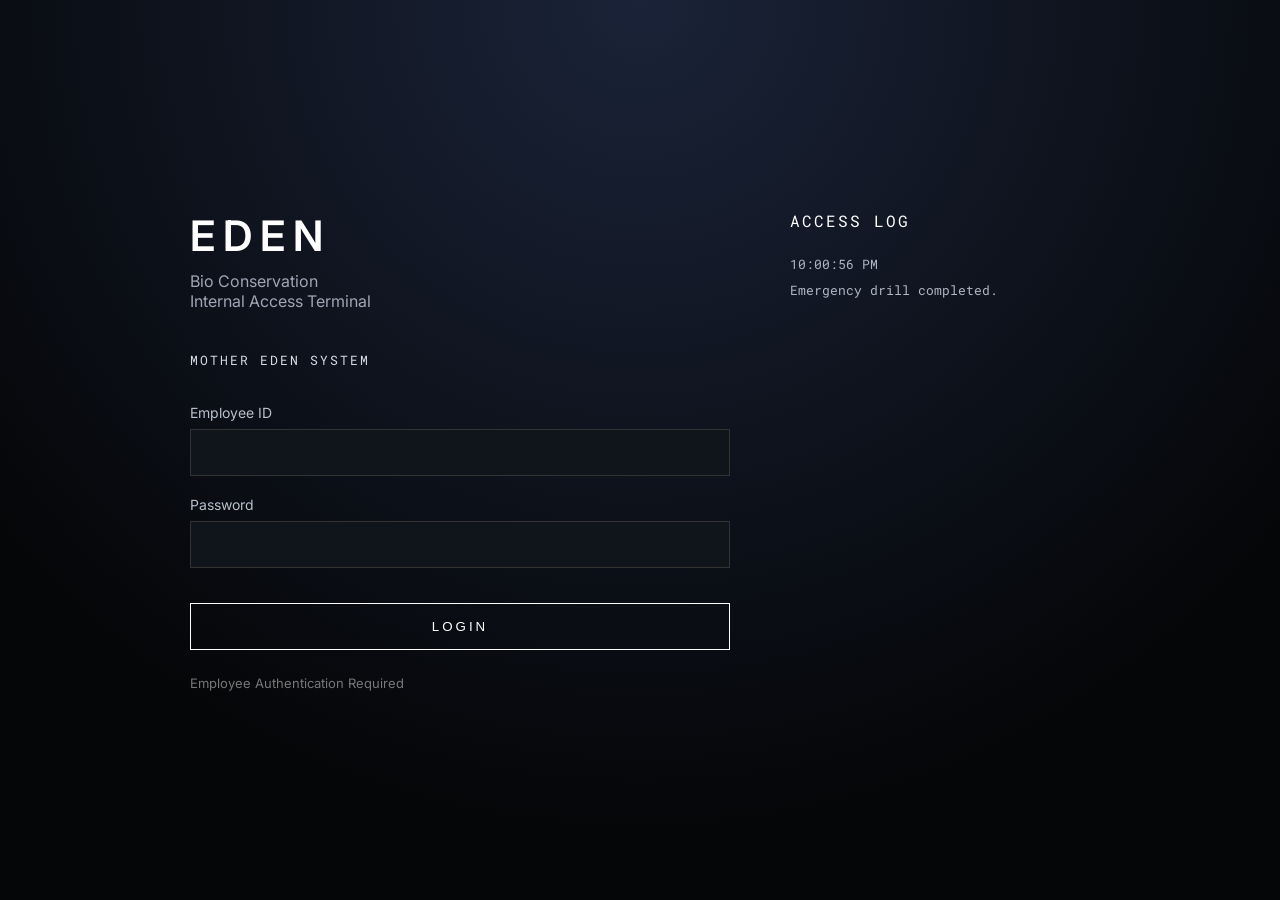
==== index.html @ a4d39443 "Update index.html" ====
<!DOCTYPE html>
<html lang="en">
<head>
<meta charset="UTF-8">
<meta name="viewport" content="width=device-width, initial-scale=1.0">

<title>EDEN Bio Conservation</title>

<link href="https://fonts.googleapis.com/css2?family=Inter:wght@300;400;600&family=Roboto+Mono:wght@400;500&display=swap" rel="stylesheet">

<style>

*{
    margin:0;
    padding:0;
    box-sizing:border-box;
}

body{

    background:
    radial-gradient(circle at top,#1a2338,#050608 75%);

    color:white;

    font-family:'Inter',sans-serif;

    height:100vh;

    display:flex;

    justify-content:center;

    align-items:center;

    overflow:hidden;

}

.container{

    width:900px;

    max-width:90%;

    display:flex;

    justify-content:space-between;

    gap:60px;

}

.left{

    flex:1;

}

.right{

    width:300px;

}

.logo{

    font-size:42px;

    font-weight:600;

    letter-spacing:8px;

    margin-bottom:10px;

}

.subtitle{

    color:#9ea6b5;

    margin-bottom:40px;

}

.system{

    font-family:'Roboto Mono',monospace;

    color:#d5dbe5;

    font-size:13px;

    letter-spacing:2px;

    margin-bottom:35px;

}

label{

    display:block;

    margin-top:20px;

    margin-bottom:8px;

    color:#b8c0cc;

    font-size:14px;

}

input{

    width:100%;

    padding:14px;

    background:#10141b;

    border:1px solid #333;

    color:white;

    font-size:15px;

}

button{

    margin-top:35px;

    width:100%;

    padding:15px;

    background:transparent;

    color:white;

    border:1px solid white;

    cursor:pointer;

    transition:.3s;

    letter-spacing:3px;

}

button:hover{

    background:white;

    color:black;

}

.notice{

    margin-top:25px;

    color:#777;

    font-size:13px;

}

.logTitle{

    font-family:'Roboto Mono',monospace;

    letter-spacing:2px;

    margin-bottom:20px;

}

#log{

    font-family:'Roboto Mono',monospace;

    color:#aeb6c3;

    font-size:13px;

    line-height:2;

}

</style>

</head>

<body>

<div class="container">

<div class="left">

<div class="logo">

EDEN

</div>

<div class="subtitle">

Bio Conservation<br>
Internal Access Terminal

</div>

<div class="system">

MOTHER EDEN SYSTEM

</div>

<label>Employee ID</label>

<input type="text">

<label>Password</label>

<input type="password">

<button onclick="location.href='home.html'">

LOGIN

</button>

<div class="notice">

Employee Authentication Required

</div>

</div>

<div class="right">

<div class="logTitle">

ACCESS LOG

</div>

<div id="log"></div>

</div>

</div>

<script>

const logs=[

"Lucile accessed Director Terminal.",
"Noct entered Medical Wing.",
"Specimen transfer completed.",
"Research database synchronized.",
"Creature feeding completed.",
"Security patrol initiated.",
"Containment inspection completed.",
"Mirei uploaded research report.",
"Emergency drill completed.",
"Archive updated."

];

const logBox=document.getElementById("log");

function addLog(){

const now=new Date();

const time=now.toLocaleTimeString();

const text=document.createElement("div");

text.innerHTML=time+"<br>"+logs[Math.floor(Math.random()*logs.length)]+"<br><br>";

logBox.prepend(text);

while(logBox.children.length>6){

logBox.removeChild(logBox.lastChild);

}

}

addLog();

setInterval(addLog,3000);

</script>

</body>

</html>
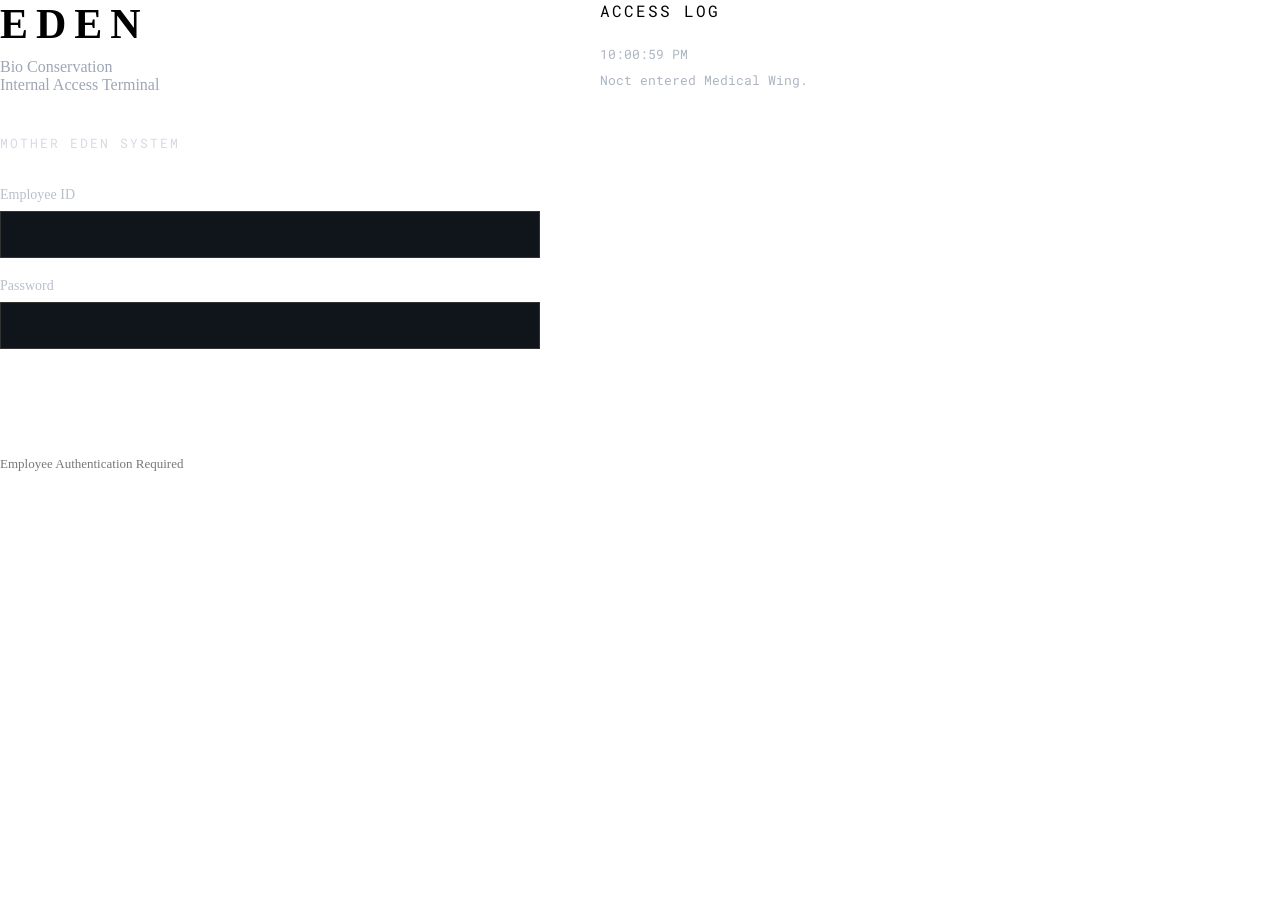
==== commit 8033a364: "Refactor index.html structure and styles" ====
--- a/index.html
+++ b/index.html
@@ -18,234 +18,53 @@
 
 body{
 
-    background:
-    radial-gradient(circle at top,#1a2338,#050608 75%);
-
-    color:white;
-
-    font-family:'Inter',sans-serif;
-
-    height:100vh;
-
-    display:flex;
-
-    justify-content:center;
-
-    align-items:center;
-
-    overflow:hidden;
-
-}
-
-.container{
-
-    width:900px;
-
-    max-width:90%;
-
-    display:flex;
-
-    justify-content:space-between;
-
-    gap:60px;
-
-}
-
-.left{
-
-    flex:1;
-
-}
-
-.right{
-
-    width:300px;
-
-}
-
-.logo{
-
-    font-size:42px;
-
-    font-weight:600;
-
-    letter-spacing:8px;
-
-    margin-bottom:10px;
-
-}
-
-.subtitle{
-
-    color:#9ea6b5;
-
-    margin-bottom:40px;
-
-}
-
-.system{
-
-    font-family:'Roboto Mono',monospace;
-
-    color:#d5dbe5;
-
-    font-size:13px;
-
-    letter-spacing:2px;
-
-    margin-bottom:35px;
-
-}
-
-label{
-
-    display:block;
-
-    margin-top:20px;
-
-    margin-bottom:8px;
-
-    color:#b8c0cc;
-
-    font-size:14px;
-
-}
-
-input{
-
-    width:100%;
-
-    padding:14px;
-
-    background:#10141b;
-
-    border:1px solid #333;
-
-    color:white;
-
-    font-size:15px;
-
-}
-
-button{
-
-    margin-top:35px;
-
-    width:100%;
-
-    padding:15px;
-
-    background:transparent;
-
-    color:white;
-
-    border:1px solid white;
-
-    cursor:pointer;
-
-    transition:.3s;
-
-    letter-spacing:3px;
-
-}
-
-button:hover{
-
-    background:white;
-
-    color:black;
-
-}
-
-.notice{
-
-    margin-top:25px;
-
-    color:#777;
-
-    font-size:13px;
-
-}
-
-.logTitle{
-
-    font-family:'Roboto Mono',monospace;
-
-    letter-spacing:2px;
-
-    margin-bottom:20px;
-
-}
-
-#log{
-
-    font-family:'Roboto Mono',monospace;
-
-    color:#aeb6c3;
-
-    font-size:13px;
-
-    line-height:2;
-
-}
-
-</style>
-
-</head>
-
-<body>
+    <body>
 
 <div class="container">
 
 <div class="left">
 
 <div class="logo">
-
 EDEN
-
 </div>
 
 <div class="subtitle">
-
 Bio Conservation<br>
 Internal Access Terminal
-
 </div>
 
 <div class="system">
-
 MOTHER EDEN SYSTEM
-
-</div>
+</div>
+
+<div class="notice">
+AUTHORIZED PERSONNEL ONLY
+</div>
+
+<div id="loginForm" style="display:none;">
 
 <label>Employee ID</label>
-
 <input type="text">
 
 <label>Password</label>
-
 <input type="password">
 
 <button onclick="location.href='home.html'">
-
 LOGIN
-
 </button>
 
-<div class="notice">
-
-Employee Authentication Required
-
-</div>
+</div>
+
+<button id="accessBtn" onclick="showLogin()">
+ACCESS TERMINAL
+</button>
 
 </div>
 
 <div class="right">
 
 <div class="logTitle">
-
 ACCESS LOG
-
 </div>
 
 <div id="log"></div>
@@ -255,6 +74,14 @@
 </div>
 
 <script>
+
+function showLogin(){
+
+document.getElementById("accessBtn").style.display="none";
+
+document.getElementById("loginForm").style.display="block";
+
+}
 
 const logs=[
 
@@ -300,5 +127,306 @@
 </script>
 
 </body>
+}
+
+.container{
+
+    width:900px;
+
+    max-width:90%;
+
+    display:flex;
+
+    justify-content:space-between;
+
+    gap:60px;
+
+}
+
+.left{
+
+    flex:1;
+
+}
+
+.right{
+
+    width:300px;
+
+}
+
+.logo{
+
+    font-size:42px;
+
+    font-weight:600;
+
+    letter-spacing:8px;
+
+    margin-bottom:10px;
+
+}
+
+.subtitle{
+
+    color:#9ea6b5;
+
+    margin-bottom:40px;
+
+}
+
+.system{
+
+    font-family:'Roboto Mono',monospace;
+
+    color:#d5dbe5;
+
+    font-size:13px;
+
+    letter-spacing:2px;
+
+    margin-bottom:35px;
+
+}
+
+label{
+
+    display:block;
+
+    margin-top:20px;
+
+    margin-bottom:8px;
+
+    color:#b8c0cc;
+
+    font-size:14px;
+
+}
+
+input{
+
+    width:100%;
+
+    padding:14px;
+
+    background:#10141b;
+
+    border:1px solid #333;
+
+    color:white;
+
+    font-size:15px;
+
+}
+
+button{
+
+    margin-top:35px;
+
+    width:100%;
+
+    padding:15px;
+
+    background:transparent;
+
+    color:white;
+
+    border:1px solid white;
+
+    cursor:pointer;
+
+    transition:.3s;
+
+    letter-spacing:3px;
+
+}
+
+button:hover{
+
+    background:white;
+
+    color:black;
+
+}
+
+.notice{
+
+    margin-top:25px;
+
+    color:#777;
+
+    font-size:13px;
+
+}
+
+.logTitle{
+
+    font-family:'Roboto Mono',monospace;
+
+    letter-spacing:2px;
+
+    margin-bottom:20px;
+
+}
+
+#log{
+
+    font-family:'Roboto Mono',monospace;
+
+    color:#aeb6c3;
+
+    font-size:13px;
+
+    line-height:2;
+
+}
+@media (max-width: 768px){
+
+.container{
+
+    flex-direction:column;
+
+    gap:40px;
+
+}
+
+.right{
+
+    width:100%;
+
+}
+
+.logo{
+
+    font-size:60px;
+
+}
+
+input{
+
+    font-size:18px;
+
+}
+
+button{
+
+    font-size:18px;
+
+    padding:18px;
+
+}
+
+}
+</style>
+
+</head>
+
+<body>
+
+<div class="container">
+
+<div class="left">
+
+<div class="logo">
+
+EDEN
+
+</div>
+
+<div class="subtitle">
+
+Bio Conservation<br>
+Internal Access Terminal
+
+</div>
+
+<div class="system">
+
+MOTHER EDEN SYSTEM
+
+</div>
+
+<label>Employee ID</label>
+
+<input type="text">
+
+<label>Password</label>
+
+<input type="password">
+
+<button onclick="location.href='home.html'">
+
+LOGIN
+
+</button>
+
+<div class="notice">
+
+Employee Authentication Required
+
+</div>
+
+</div>
+
+<div class="right">
+
+<div class="logTitle">
+
+ACCESS LOG
+
+</div>
+
+<div id="log"></div>
+
+</div>
+
+</div>
+
+<script>
+
+const logs=[
+
+"Lucile accessed Director Terminal.",
+"Noct entered Medical Wing.",
+"Specimen transfer completed.",
+"Research database synchronized.",
+"Creature feeding completed.",
+"Security patrol initiated.",
+"Containment inspection completed.",
+"Mirei uploaded research report.",
+"Emergency drill completed.",
+"Archive updated."
+
+];
+
+const logBox=document.getElementById("log");
+
+function addLog(){
+
+const now=new Date();
+
+const time=now.toLocaleTimeString();
+
+const text=document.createElement("div");
+
+text.innerHTML=time+"<br>"+logs[Math.floor(Math.random()*logs.length)]+"<br><br>";
+
+logBox.prepend(text);
+
+while(logBox.children.length>6){
+
+logBox.removeChild(logBox.lastChild);
+
+}
+
+}
+
+addLog();
+
+setInterval(addLog,3000);
+
+</script>
+
+</body>
 
 </html>
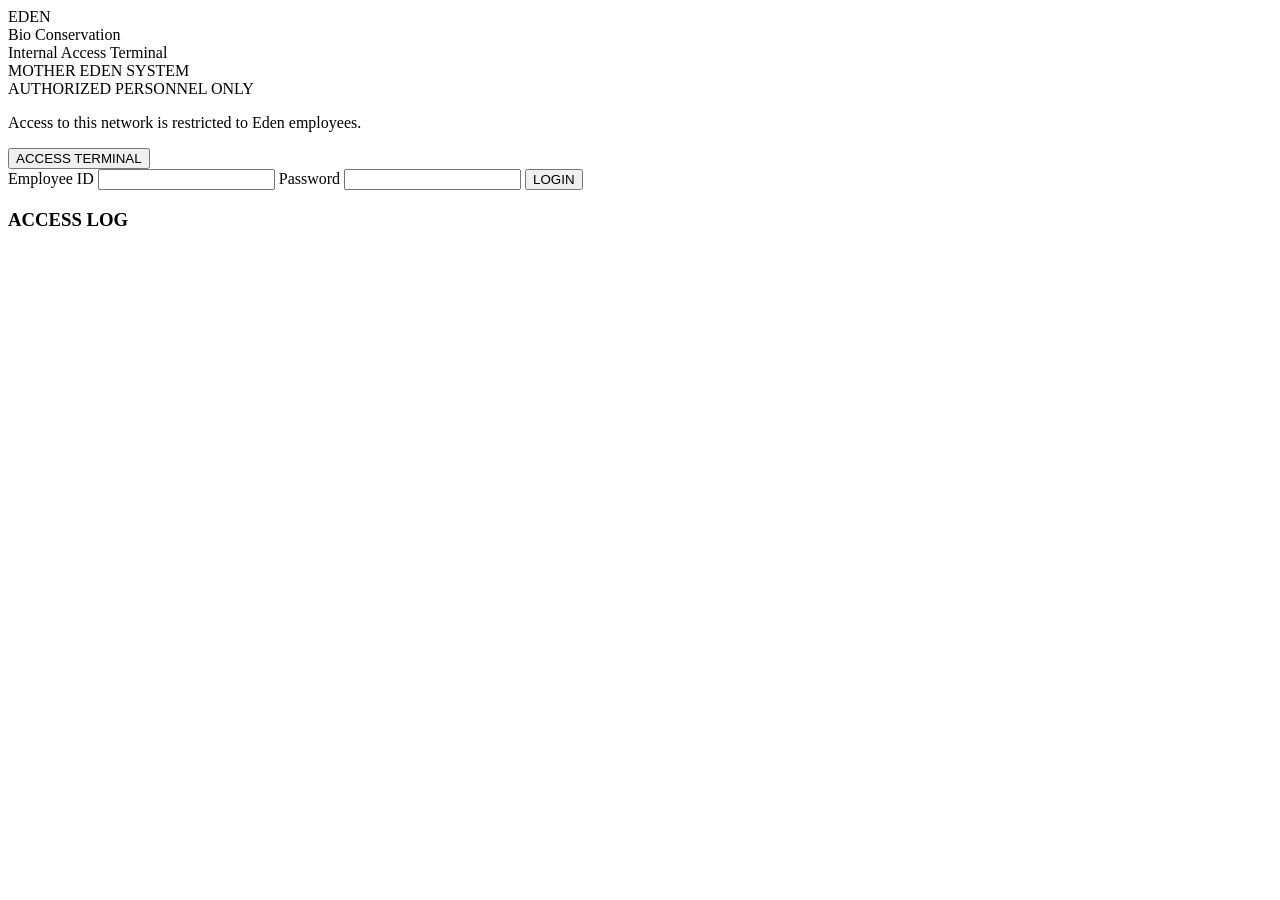
==== commit 38fbd885: "Update HTML structure and content for index.html" ====
--- a/index.html
+++ b/index.html
@@ -1,331 +1,29 @@
 <!DOCTYPE html>
-<html lang="en">
+<html lang="ja">
+
 <head>
+
 <meta charset="UTF-8">
 <meta name="viewport" content="width=device-width, initial-scale=1.0">
 
-<title>EDEN Bio Conservation</title>
+<title>Eden Bio Conservation</title>
+
+<link rel="preconnect" href="https://fonts.googleapis.com">
+<link rel="preconnect" href="https://fonts.gstatic.com" crossorigin>
 
 <link href="https://fonts.googleapis.com/css2?family=Inter:wght@300;400;600&family=Roboto+Mono:wght@400;500&display=swap" rel="stylesheet">
 
-<style>
-
-*{
-    margin:0;
-    padding:0;
-    box-sizing:border-box;
-}
-
-body{
-
-    <body>
-
-<div class="container">
-
-<div class="left">
-
-<div class="logo">
-EDEN
-</div>
-
-<div class="subtitle">
-Bio Conservation<br>
-Internal Access Terminal
-</div>
-
-<div class="system">
-MOTHER EDEN SYSTEM
-</div>
-
-<div class="notice">
-AUTHORIZED PERSONNEL ONLY
-</div>
-
-<div id="loginForm" style="display:none;">
-
-<label>Employee ID</label>
-<input type="text">
-
-<label>Password</label>
-<input type="password">
-
-<button onclick="location.href='home.html'">
-LOGIN
-</button>
-
-</div>
-
-<button id="accessBtn" onclick="showLogin()">
-ACCESS TERMINAL
-</button>
-
-</div>
-
-<div class="right">
-
-<div class="logTitle">
-ACCESS LOG
-</div>
-
-<div id="log"></div>
-
-</div>
-
-</div>
-
-<script>
-
-function showLogin(){
-
-document.getElementById("accessBtn").style.display="none";
-
-document.getElementById("loginForm").style.display="block";
-
-}
-
-const logs=[
-
-"Lucile accessed Director Terminal.",
-"Noct entered Medical Wing.",
-"Specimen transfer completed.",
-"Research database synchronized.",
-"Creature feeding completed.",
-"Security patrol initiated.",
-"Containment inspection completed.",
-"Mirei uploaded research report.",
-"Emergency drill completed.",
-"Archive updated."
-
-];
-
-const logBox=document.getElementById("log");
-
-function addLog(){
-
-const now=new Date();
-
-const time=now.toLocaleTimeString();
-
-const text=document.createElement("div");
-
-text.innerHTML=time+"<br>"+logs[Math.floor(Math.random()*logs.length)]+"<br><br>";
-
-logBox.prepend(text);
-
-while(logBox.children.length>6){
-
-logBox.removeChild(logBox.lastChild);
-
-}
-
-}
-
-addLog();
-
-setInterval(addLog,3000);
-
-</script>
-
-</body>
-}
-
-.container{
-
-    width:900px;
-
-    max-width:90%;
-
-    display:flex;
-
-    justify-content:space-between;
-
-    gap:60px;
-
-}
-
-.left{
-
-    flex:1;
-
-}
-
-.right{
-
-    width:300px;
-
-}
-
-.logo{
-
-    font-size:42px;
-
-    font-weight:600;
-
-    letter-spacing:8px;
-
-    margin-bottom:10px;
-
-}
-
-.subtitle{
-
-    color:#9ea6b5;
-
-    margin-bottom:40px;
-
-}
-
-.system{
-
-    font-family:'Roboto Mono',monospace;
-
-    color:#d5dbe5;
-
-    font-size:13px;
-
-    letter-spacing:2px;
-
-    margin-bottom:35px;
-
-}
-
-label{
-
-    display:block;
-
-    margin-top:20px;
-
-    margin-bottom:8px;
-
-    color:#b8c0cc;
-
-    font-size:14px;
-
-}
-
-input{
-
-    width:100%;
-
-    padding:14px;
-
-    background:#10141b;
-
-    border:1px solid #333;
-
-    color:white;
-
-    font-size:15px;
-
-}
-
-button{
-
-    margin-top:35px;
-
-    width:100%;
-
-    padding:15px;
-
-    background:transparent;
-
-    color:white;
-
-    border:1px solid white;
-
-    cursor:pointer;
-
-    transition:.3s;
-
-    letter-spacing:3px;
-
-}
-
-button:hover{
-
-    background:white;
-
-    color:black;
-
-}
-
-.notice{
-
-    margin-top:25px;
-
-    color:#777;
-
-    font-size:13px;
-
-}
-
-.logTitle{
-
-    font-family:'Roboto Mono',monospace;
-
-    letter-spacing:2px;
-
-    margin-bottom:20px;
-
-}
-
-#log{
-
-    font-family:'Roboto Mono',monospace;
-
-    color:#aeb6c3;
-
-    font-size:13px;
-
-    line-height:2;
-
-}
-@media (max-width: 768px){
-
-.container{
-
-    flex-direction:column;
-
-    gap:40px;
-
-}
-
-.right{
-
-    width:100%;
-
-}
-
-.logo{
-
-    font-size:60px;
-
-}
-
-input{
-
-    font-size:18px;
-
-}
-
-button{
-
-    font-size:18px;
-
-    padding:18px;
-
-}
-
-}
-</style>
+<link rel="stylesheet" href="style.css">
 
 </head>
 
 <body>
 
+<div class="background"></div>
+
 <div class="container">
 
-<div class="left">
+<div class="main">
 
 <div class="logo">
 
@@ -335,16 +33,43 @@
 
 <div class="subtitle">
 
-Bio Conservation<br>
+Bio Conservation
+
+</div>
+
+<div class="terminal">
+
 Internal Access Terminal
 
 </div>
 
-<div class="system">
+<div class="mother">
 
 MOTHER EDEN SYSTEM
 
 </div>
+
+<div class="divider"></div>
+
+<div class="warning">
+
+AUTHORIZED PERSONNEL ONLY
+
+</div>
+
+<p class="description">
+
+Access to this network is restricted to Eden employees.
+
+</p>
+
+<button id="accessButton">
+
+ACCESS TERMINAL
+
+</button>
+
+<div id="loginArea" class="hidden">
 
 <label>Employee ID</label>
 
@@ -360,21 +85,13 @@
 
 </button>
 
-<div class="notice">
-
-Employee Authentication Required
-
 </div>
 
 </div>
 
-<div class="right">
+<div class="logPanel">
 
-<div class="logTitle">
-
-ACCESS LOG
-
-</div>
+<h3>ACCESS LOG</h3>
 
 <div id="log"></div>
 
@@ -382,50 +99,7 @@
 
 </div>
 
-<script>
-
-const logs=[
-
-"Lucile accessed Director Terminal.",
-"Noct entered Medical Wing.",
-"Specimen transfer completed.",
-"Research database synchronized.",
-"Creature feeding completed.",
-"Security patrol initiated.",
-"Containment inspection completed.",
-"Mirei uploaded research report.",
-"Emergency drill completed.",
-"Archive updated."
-
-];
-
-const logBox=document.getElementById("log");
-
-function addLog(){
-
-const now=new Date();
-
-const time=now.toLocaleTimeString();
-
-const text=document.createElement("div");
-
-text.innerHTML=time+"<br>"+logs[Math.floor(Math.random()*logs.length)]+"<br><br>";
-
-logBox.prepend(text);
-
-while(logBox.children.length>6){
-
-logBox.removeChild(logBox.lastChild);
-
-}
-
-}
-
-addLog();
-
-setInterval(addLog,3000);
-
-</script>
+<script src="script.js"></script>
 
 </body>
 
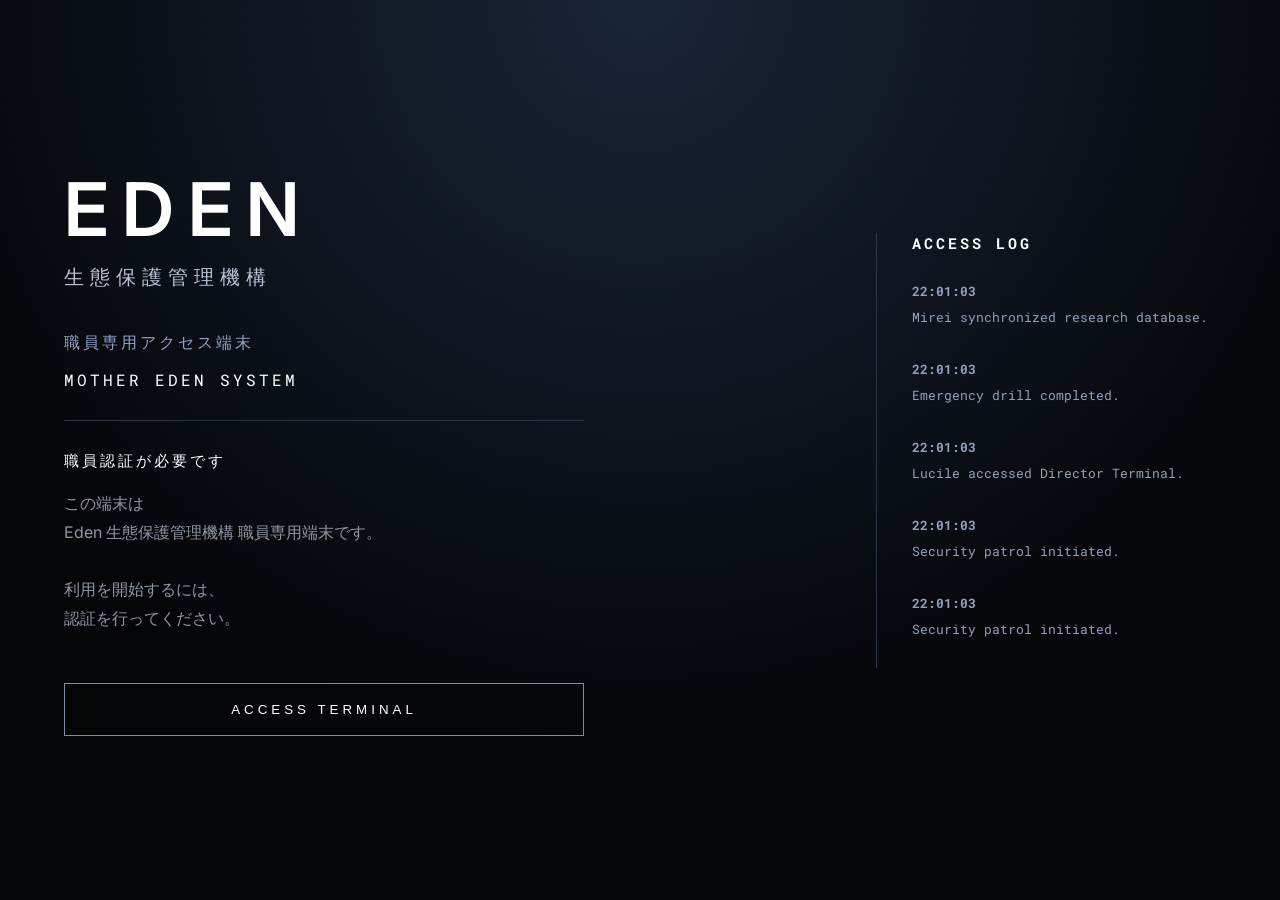
==== commit 4a51b52d: "Translate content to Japanese Updated text to Japanese for localization." ====
--- a/index.html
+++ b/index.html
@@ -33,15 +33,16 @@
 
 <div class="subtitle">
 
-Bio Conservation
+生態保護管理機構
 
 </div>
 
 <div class="terminal">
 
-Internal Access Terminal
+職員専用アクセス端末
 
 </div>
+  
 
 <div class="mother">
 
@@ -53,16 +54,20 @@
 
 <div class="warning">
 
-AUTHORIZED PERSONNEL ONLY
+職員認証が必要です
 
 </div>
 
 <p class="description">
 
-Access to this network is restricted to Eden employees.
+この端末は<br>
+Eden 生態保護管理機構 職員専用端末です。<br><br>
+
+利用を開始するには、<br>
+認証を行ってください。
 
 </p>
-
+  
 <button id="accessButton">
 
 ACCESS TERMINAL
--- a/style.css
+++ b/style.css
@@ -0,0 +1,304 @@
+*{
+    margin:0;
+    padding:0;
+    box-sizing:border-box;
+}
+
+body{
+
+    background:#040507;
+    color:#ffffff;
+    font-family:'Inter',sans-serif;
+
+    min-height:100vh;
+
+    overflow-x:hidden;
+
+}
+
+.background{
+
+    position:fixed;
+
+    inset:0;
+
+    background:
+    radial-gradient(circle at top,#1a2438 0%,#040507 70%);
+
+    z-index:-2;
+
+}
+
+.background::after{
+
+    content:"";
+
+    position:absolute;
+
+    inset:0;
+
+    background:
+    repeating-linear-gradient(
+        180deg,
+        rgba(255,255,255,.015) 0px,
+        rgba(255,255,255,.015) 1px,
+        transparent 2px,
+        transparent 5px
+    );
+
+    opacity:.25;
+
+}
+
+.container{
+
+    width:90%;
+    max-width:1200px;
+
+    margin:auto;
+
+    min-height:100vh;
+
+    display:flex;
+
+    align-items:center;
+
+    justify-content:space-between;
+
+    gap:80px;
+
+}
+
+.main{
+
+    flex:1;
+
+    max-width:520px;
+
+}
+
+.logo{
+
+    font-size:74px;
+
+    letter-spacing:14px;
+
+    font-weight:600;
+
+    margin-bottom:10px;
+
+}
+
+.subtitle{
+
+    color:#b8c2d3;
+
+    font-size:20px;
+
+    letter-spacing:6px;
+
+    margin-bottom:40px;
+
+}
+
+.terminal{
+
+    font-family:'Roboto Mono',monospace;
+
+    color:#92a3c5;
+
+    letter-spacing:3px;
+
+    margin-bottom:15px;
+
+}
+
+.mother{
+
+    font-family:'Roboto Mono',monospace;
+
+    color:white;
+
+    letter-spacing:3px;
+
+    margin-bottom:30px;
+
+}
+
+.divider{
+
+    width:100%;
+
+    height:1px;
+
+    background:#2c3442;
+
+    margin:30px 0;
+
+}
+
+.warning{
+
+    font-size:15px;
+
+    letter-spacing:3px;
+
+    color:#ffffff;
+
+}
+
+.description{
+
+    color:#8e98a7;
+
+    line-height:1.8;
+
+    margin-top:18px;
+
+    margin-bottom:35px;
+
+}
+
+button{
+
+    width:100%;
+
+    padding:18px;
+
+    background:transparent;
+
+    border:1px solid #7d8ca7;
+
+    color:white;
+
+    letter-spacing:4px;
+
+    cursor:pointer;
+
+    transition:.35s;
+
+    margin-top:15px;
+
+}
+
+button:hover{
+
+    background:white;
+
+    color:black;
+
+}
+
+.hidden{
+
+    display:none;
+
+}
+
+label{
+
+    display:block;
+
+    margin-top:25px;
+
+    margin-bottom:8px;
+
+    color:#a9b6cb;
+
+}
+
+input{
+
+    width:100%;
+
+    padding:16px;
+
+    background:#11151d;
+
+    border:1px solid #2f3949;
+
+    color:white;
+
+    font-size:16px;
+
+}
+
+.logPanel{
+
+    width:340px;
+
+    border-left:1px solid #2d3644;
+
+    padding-left:35px;
+
+}
+
+.logPanel h3{
+
+    font-family:'Roboto Mono',monospace;
+
+    font-size:15px;
+
+    letter-spacing:3px;
+
+    margin-bottom:25px;
+
+}
+
+#log{
+
+    font-family:'Roboto Mono',monospace;
+
+    color:#93a2bb;
+
+    font-size:13px;
+
+    line-height:2;
+
+}
+
+@media(max-width:900px){
+
+.container{
+
+    flex-direction:column;
+
+    justify-content:center;
+
+    padding:60px 0;
+
+}
+
+.main{
+
+    max-width:100%;
+
+}
+
+.logo{
+
+    font-size:58px;
+
+}
+
+.subtitle{
+
+    font-size:18px;
+
+}
+
+.logPanel{
+
+    width:100%;
+
+    border-left:none;
+
+    border-top:1px solid #2d3644;
+
+    padding-left:0;
+
+    padding-top:30px;
+
+}
+
+}
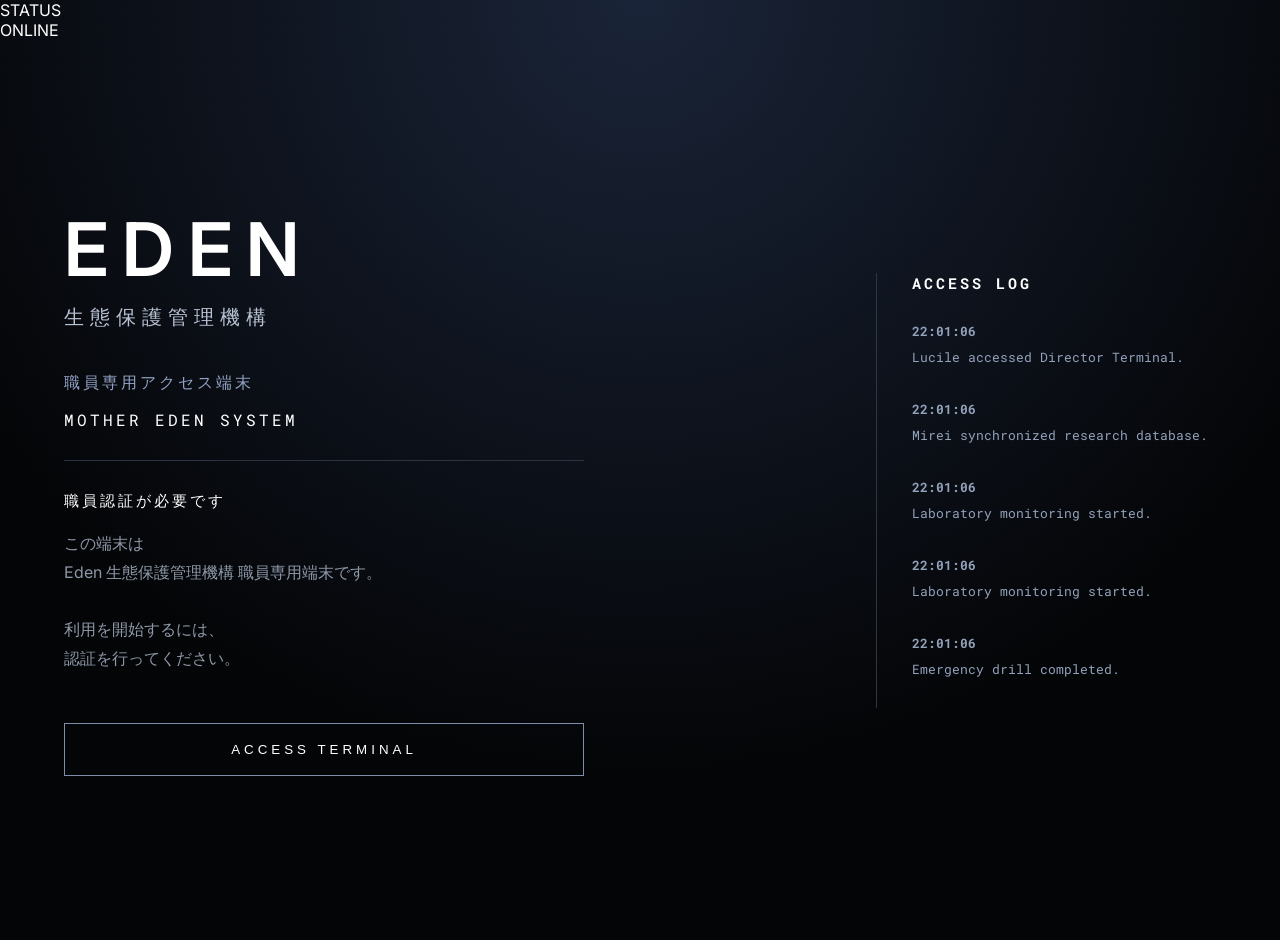
==== commit 5ce459e7: "Add system status display to index.html" ====
--- a/index.html
+++ b/index.html
@@ -18,7 +18,12 @@
 </head>
 
 <body>
+<div class="systemStatus">
 
+<div class="statusTitle">STATUS</div>
+
+<div class="statusValue">ONLINE</div>
+  
 <div class="background"></div>
 
 <div class="container">
--- a/style.css
+++ b/style.css
@@ -300,5 +300,43 @@
     padding-top:30px;
 
 }
-
-}
+.systemStatus{
+
+    position:fixed;
+
+    top:20px;
+
+    right:20px;
+
+    text-align:right;
+
+    z-index:1000;
+
+}
+
+.statusTitle{
+
+    font-family:'Roboto Mono',monospace;
+
+    font-size:11px;
+
+    letter-spacing:3px;
+
+    color:#7a8599;
+
+}
+
+.statusValue{
+
+    margin-top:4px;
+
+    font-family:'Roboto Mono',monospace;
+
+    font-size:15px;
+
+    letter-spacing:4px;
+
+    color:#9EE8C5;
+
+}
+}
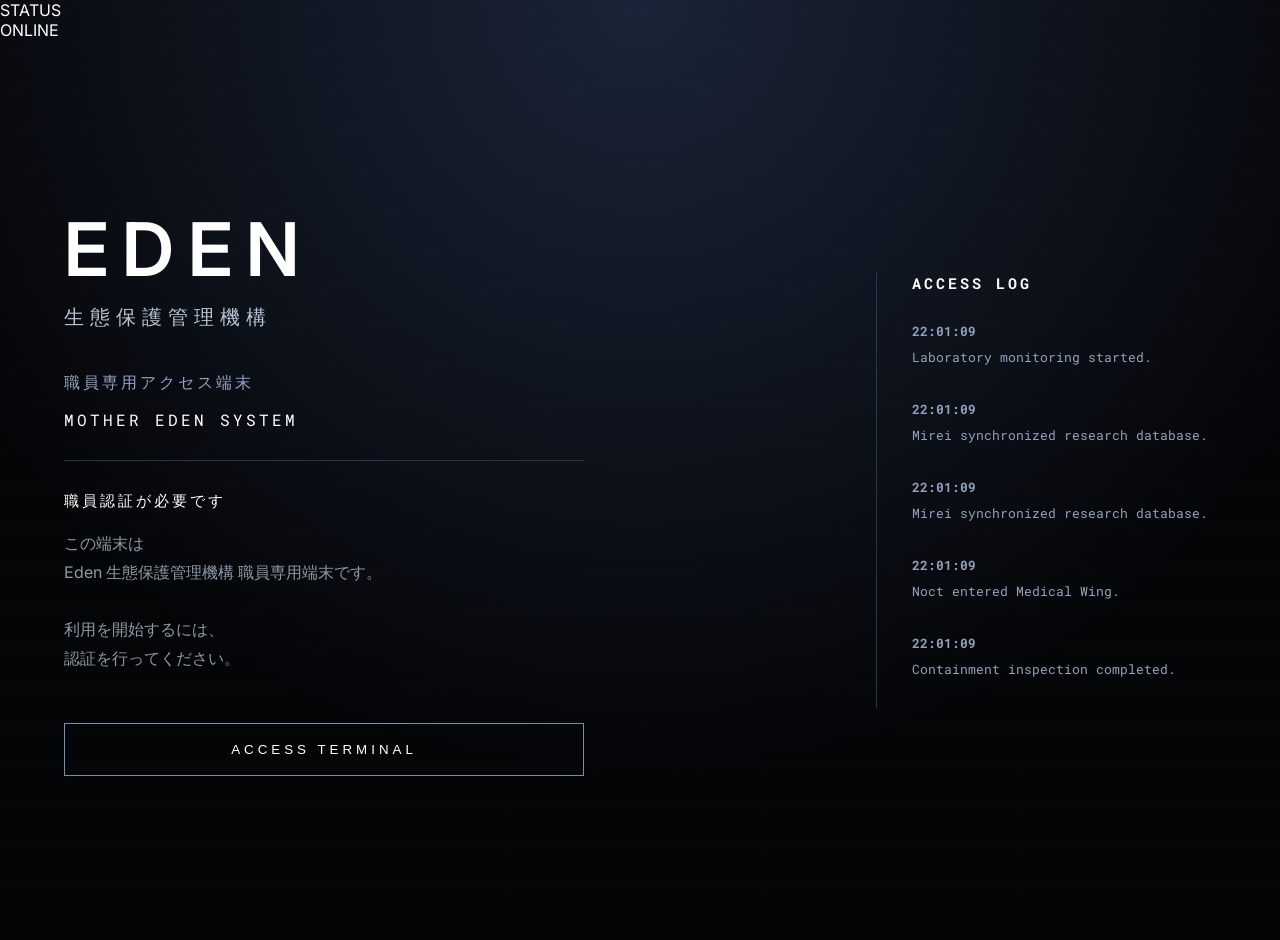
==== commit 2648611d: "Make Employee ID and Password inputs readonly Updated input fields for Employee ID and Password to b" ====
--- a/index.html
+++ b/index.html
@@ -83,11 +83,17 @@
 
 <label>Employee ID</label>
 
-<input type="text">
+<input
+    type="text"
+    value="EDN-02418"
+    readonly>
 
 <label>Password</label>
 
-<input type="password">
+<input
+    type="password"
+    value="MOTHEREDENSYSTEM"
+    readonly>
 
 <button onclick="location.href='home.html'">
 
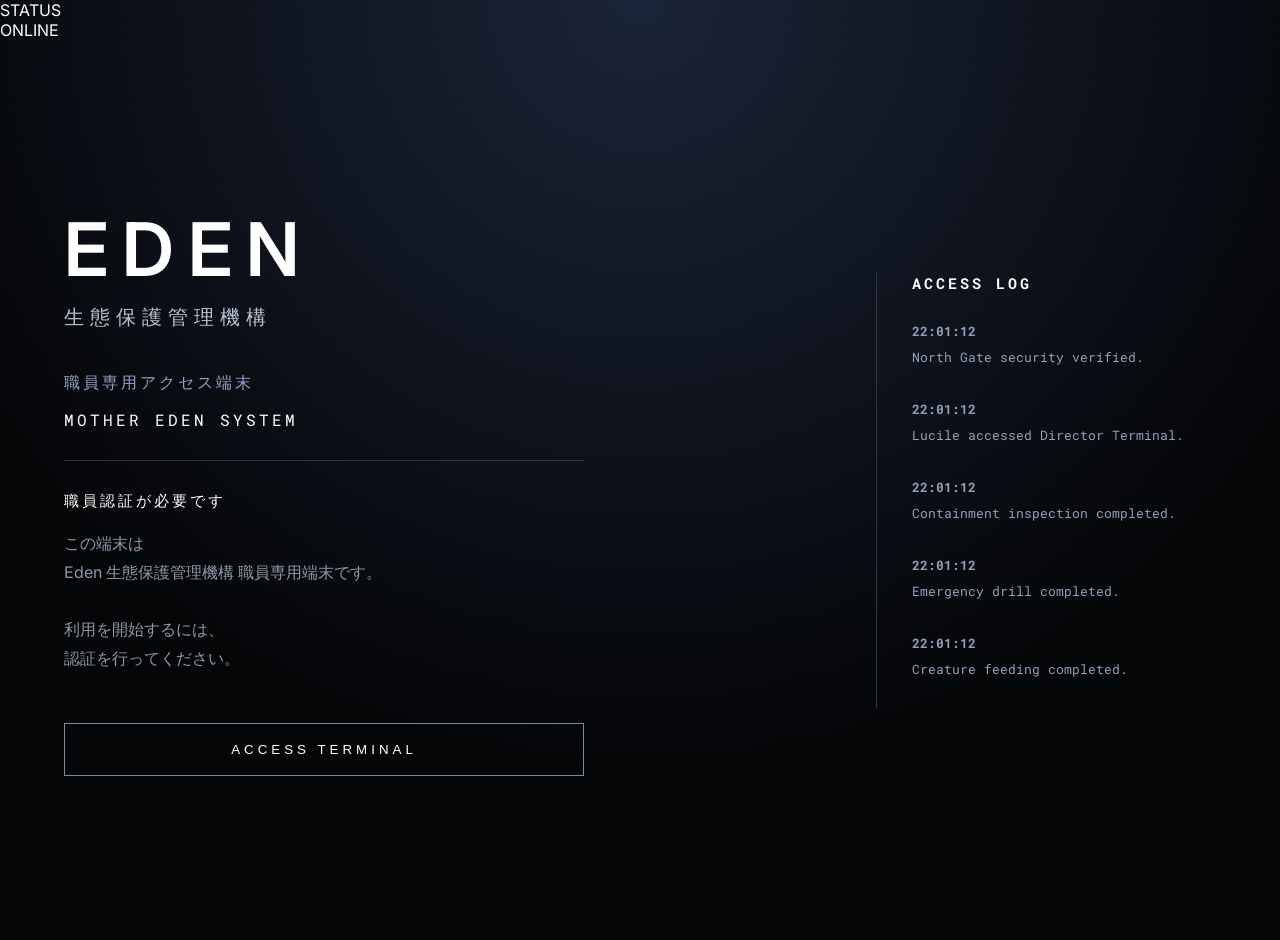
==== commit 5457610c: "Fix HTML structure by closing a div tag" ====
--- a/index.html
+++ b/index.html
@@ -23,6 +23,8 @@
 <div class="statusTitle">STATUS</div>
 
 <div class="statusValue">ONLINE</div>
+
+</div>
   
 <div class="background"></div>
 
--- a/style.css
+++ b/style.css
@@ -13,6 +13,7 @@
     min-height:100vh;
 
     overflow-x:hidden;
+    overflow-y:auto;
 
 }
 
@@ -258,15 +259,18 @@
 }
 
 @media(max-width:900px){
+    
 
 .container{
 
     flex-direction:column;
 
-    justify-content:center;
+    justify-content:flex-start;
 
     padding:60px 0;
 
+    min-height:auto;
+
 }
 
 .main{
@@ -339,4 +343,6 @@
     color:#9EE8C5;
 
 }
-}
+
+}
+
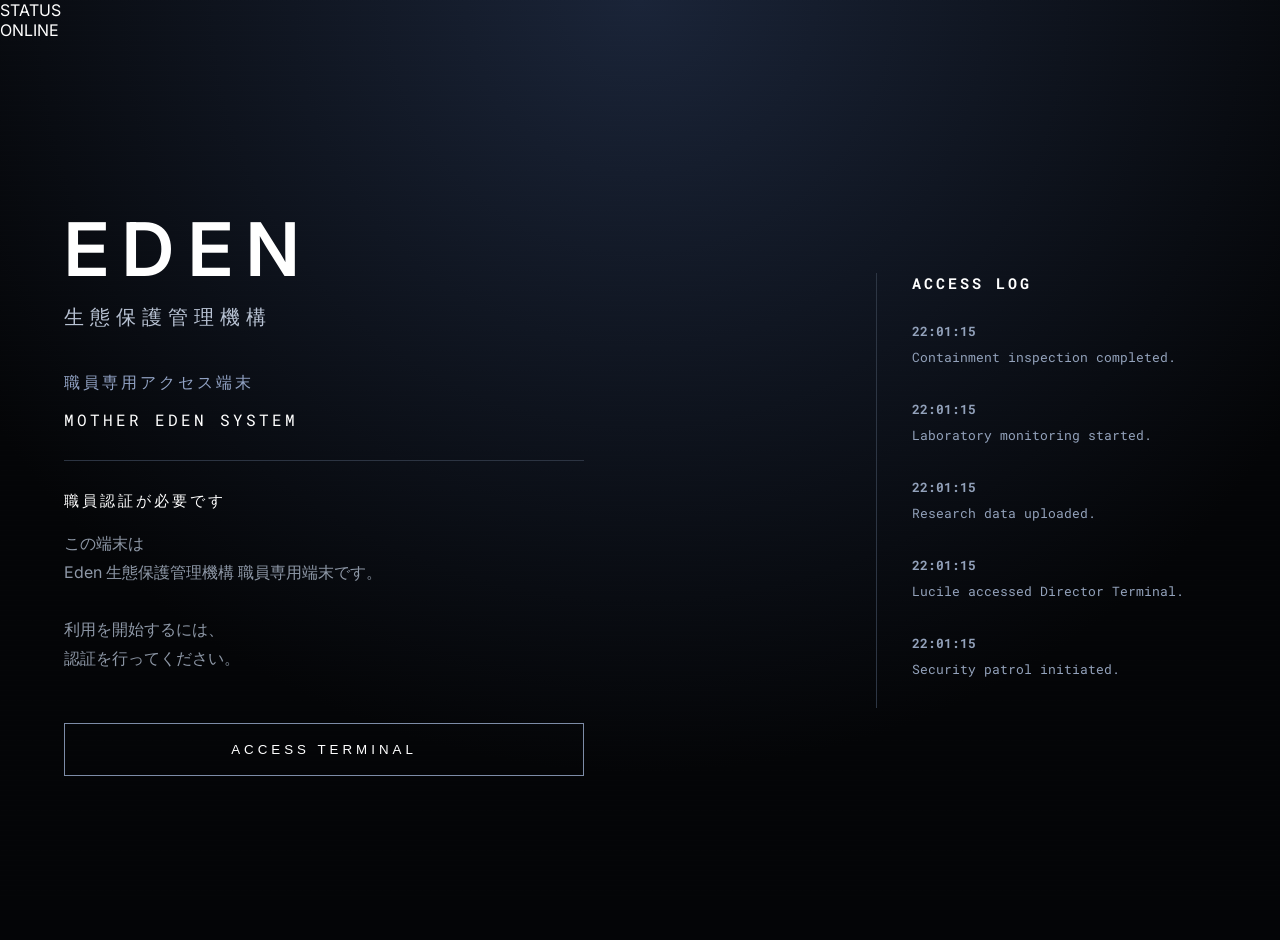
==== commit d4225b2a: "Change button redirect from home.html to loading.html" ====
--- a/index.html
+++ b/index.html
@@ -97,7 +97,7 @@
     value="MOTHEREDENSYSTEM"
     readonly>
 
-<button onclick="location.href='home.html'">
+<button onclick="location.href='loading.html'">
 
 LOGIN
 
